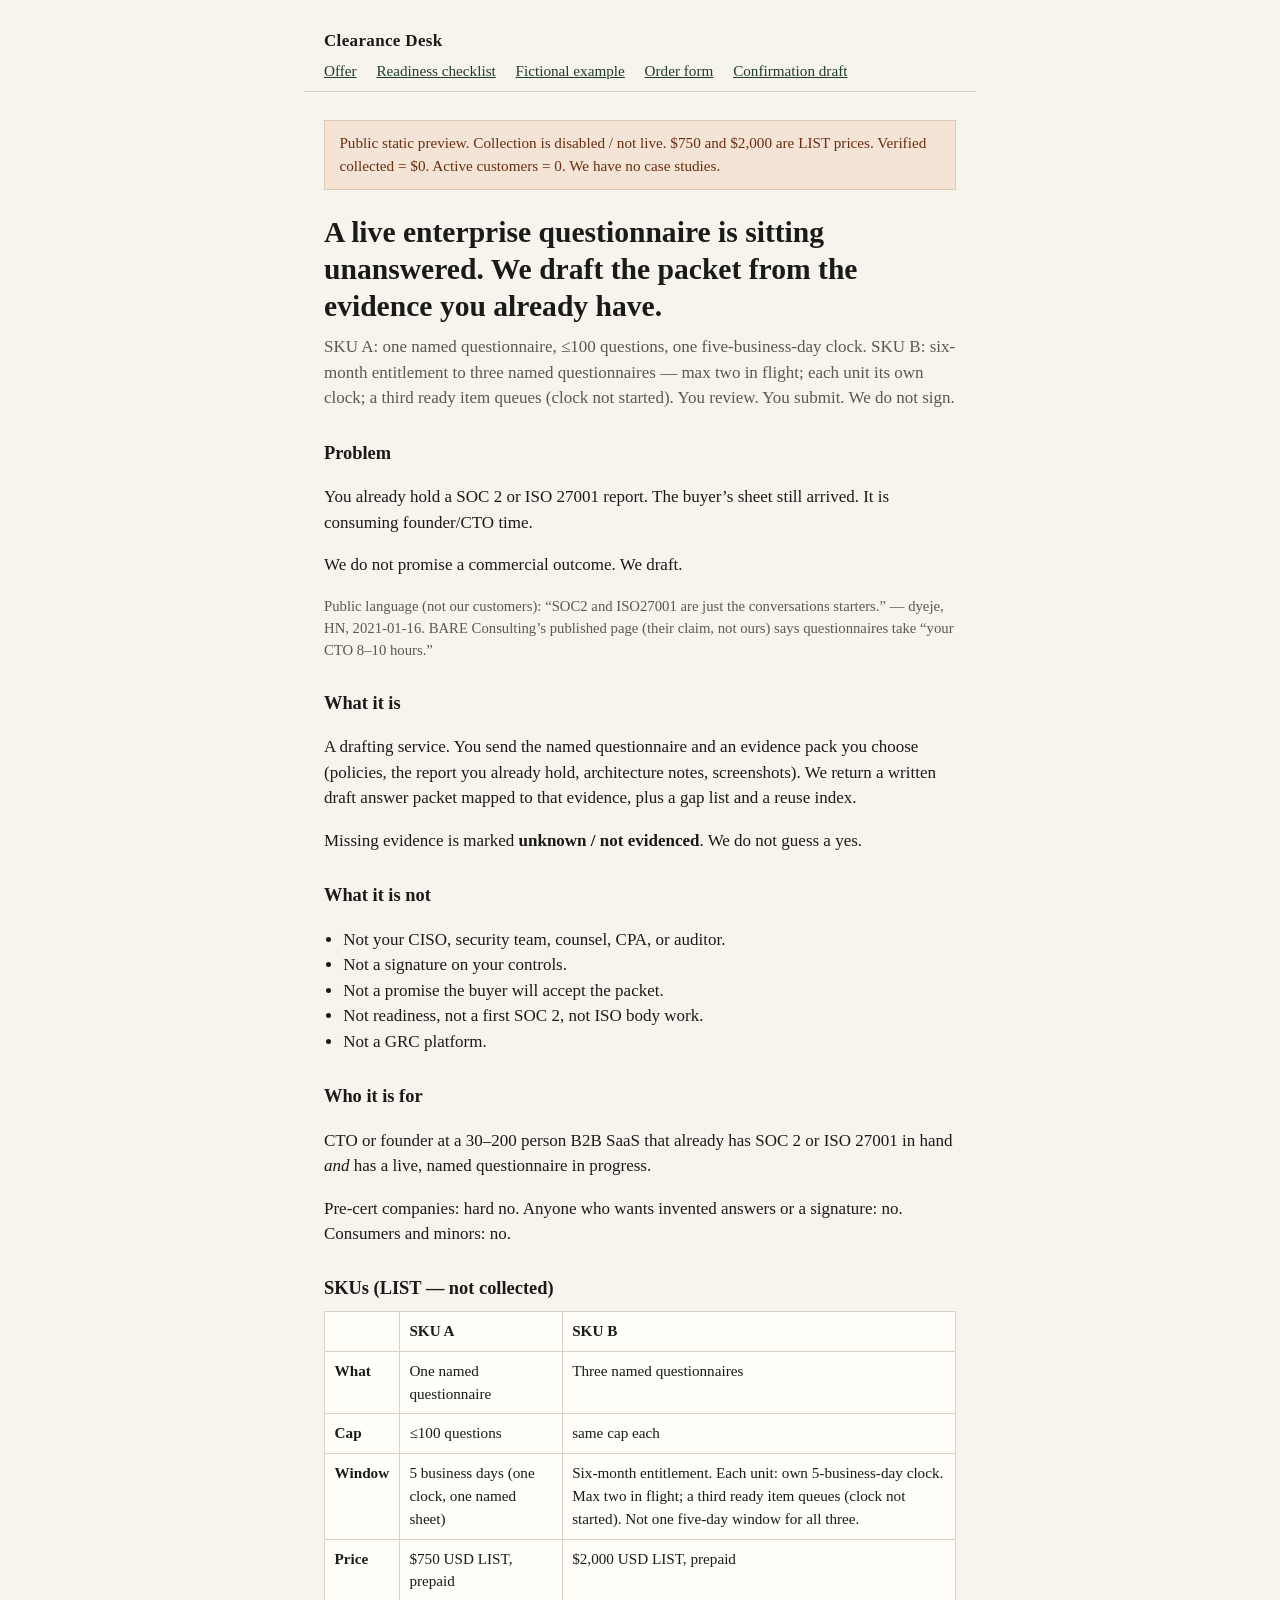
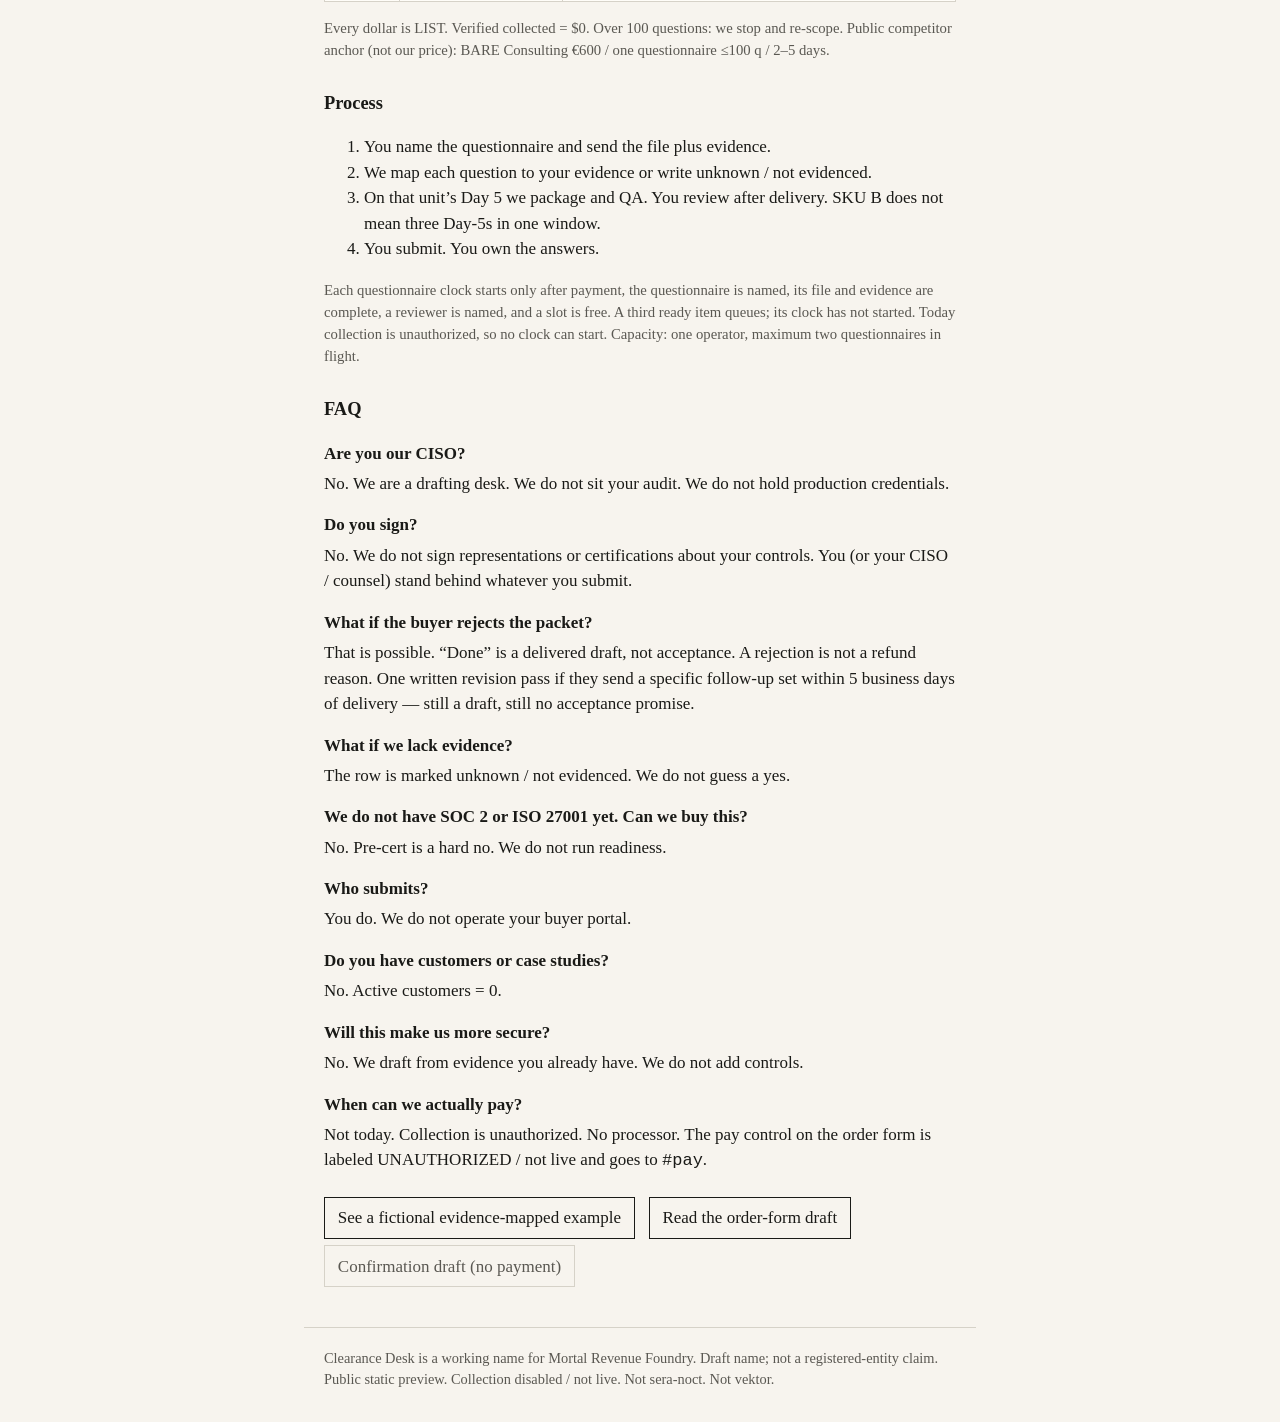
==== index.html @ 3d7e5a8d "Publish fictional questionnaire response example" ====
<!DOCTYPE html>
<!-- lock: eco2 2026-08-25 -->
<html lang="en">
<head>
  <meta charset="utf-8">
  <meta name="viewport" content="width=device-width, initial-scale=1">
  <title>Clearance Desk — draft questionnaire packet</title>
  <link rel="stylesheet" href="styles.css">
</head>
<body>
  <header>
    <div class="brand">Clearance Desk</div>
    <nav>
      <a href="index.html">Offer</a>
      <a href="readiness.html">Readiness checklist</a>
      <a href="example.html">Fictional example</a>
      <a href="checkout.html">Order form</a>
      <a href="thanks.html">Confirmation draft</a>
    </nav>
  </header>
  <main>
    <p class="banner">Public static preview. Collection is disabled / not live. $750 and $2,000 are LIST prices. Verified collected = $0. Active customers = 0. We have no case studies.</p>
    <h1>A live enterprise questionnaire is sitting unanswered. We draft the packet from the evidence you already have.</h1>
    <p class="sub">SKU A: one named questionnaire, ≤100 questions, one five-business-day clock. SKU B: six-month entitlement to three named questionnaires — max two in flight; each unit its own clock; a third ready item queues (clock not started). You review. You submit. We do not sign.</p>

    <h2>Problem</h2>
    <p>You already hold a SOC 2 or ISO 27001 report. The buyer’s sheet still arrived. It is consuming founder/CTO time.</p>
    <p>We do not promise a commercial outcome. We draft.</p>
    <p class="note">Public language (not our customers): “SOC2 and ISO27001 are just the conversations starters.” — dyeje, HN, 2021-01-16. BARE Consulting’s published page (their claim, not ours) says questionnaires take “your CTO 8–10 hours.”</p>

    <h2>What it is</h2>
    <p>A drafting service. You send the named questionnaire and an evidence pack you choose (policies, the report you already hold, architecture notes, screenshots). We return a written draft answer packet mapped to that evidence, plus a gap list and a reuse index.</p>
    <p>Missing evidence is marked <strong>unknown / not evidenced</strong>. We do not guess a yes.</p>

    <h2>What it is not</h2>
    <ul>
      <li>Not your CISO, security team, counsel, CPA, or auditor.</li>
      <li>Not a signature on your controls.</li>
      <li>Not a promise the buyer will accept the packet.</li>
      <li>Not readiness, not a first SOC 2, not ISO body work.</li>
      <li>Not a GRC platform.</li>
    </ul>

    <h2>Who it is for</h2>
    <p>CTO or founder at a 30–200 person B2B SaaS that already has SOC 2 or ISO 27001 in hand <em>and</em> has a live, named questionnaire in progress.</p>
    <p>Pre-cert companies: hard no. Anyone who wants invented answers or a signature: no. Consumers and minors: no.</p>

    <h2>SKUs (LIST — not collected)</h2>
    <table class="sku">
      <thead><tr><th></th><th>SKU A</th><th>SKU B</th></tr></thead>
      <tbody>
        <tr><th>What</th><td>One named questionnaire</td><td>Three named questionnaires</td></tr>
        <tr><th>Cap</th><td>≤100 questions</td><td>same cap each</td></tr>
        <tr><th>Window</th><td>5 business days (one clock, one named sheet)</td><td>Six-month entitlement. Each unit: own 5-business-day clock. Max two in flight; a third ready item queues (clock not started). Not one five-day window for all three.</td></tr>
        <tr><th>Price</th><td>$750 USD LIST, prepaid</td><td>$2,000 USD LIST, prepaid</td></tr>
      </tbody>
    </table>
    <p class="note">Every dollar is LIST. Verified collected = $0. Over 100 questions: we stop and re-scope. Public competitor anchor (not our price): BARE Consulting €600 / one questionnaire ≤100 q / 2–5 days.</p>

    <h2>Process</h2>
    <ol>
      <li>You name the questionnaire and send the file plus evidence.</li>
      <li>We map each question to your evidence or write unknown / not evidenced.</li>
      <li>On that unit’s Day 5 we package and QA. You review after delivery. SKU B does not mean three Day-5s in one window.</li>
      <li>You submit. You own the answers.</li>
    </ol>
    <p class="note">Each questionnaire clock starts only after payment, the questionnaire is named, its file and evidence are complete, a reviewer is named, and a slot is free. A third ready item queues; its clock has not started. Today collection is unauthorized, so no clock can start. Capacity: one operator, maximum two questionnaires in flight.</p>

    <h2>FAQ</h2>
    <dl class="faq">
      <dt>Are you our CISO?</dt>
      <dd>No. We are a drafting desk. We do not sit your audit. We do not hold production credentials.</dd>
      <dt>Do you sign?</dt>
      <dd>No. We do not sign representations or certifications about your controls. You (or your CISO / counsel) stand behind whatever you submit.</dd>
      <dt>What if the buyer rejects the packet?</dt>
      <dd>That is possible. “Done” is a delivered draft, not acceptance. A rejection is not a refund reason. One written revision pass if they send a specific follow-up set within 5 business days of delivery — still a draft, still no acceptance promise.</dd>
      <dt>What if we lack evidence?</dt>
      <dd>The row is marked unknown / not evidenced. We do not guess a yes.</dd>
      <dt>We do not have SOC 2 or ISO 27001 yet. Can we buy this?</dt>
      <dd>No. Pre-cert is a hard no. We do not run readiness.</dd>
      <dt>Who submits?</dt>
      <dd>You do. We do not operate your buyer portal.</dd>
      <dt>Do you have customers or case studies?</dt>
      <dd>No. Active customers = 0.</dd>
      <dt>Will this make us more secure?</dt>
      <dd>No. We draft from evidence you already have. We do not add controls.</dd>
      <dt>When can we actually pay?</dt>
      <dd>Not today. Collection is unauthorized. No processor. The pay control on the order form is labeled UNAUTHORIZED / not live and goes to <code>#pay</code>.</dd>
    </dl>

    <p>
      <a class="cta" href="example.html">See a fictional evidence-mapped example</a>
      <a class="cta" href="checkout.html">Read the order-form draft</a>
      <a class="cta ghost" href="thanks.html">Confirmation draft (no payment)</a>
    </p>
  </main>
  <footer>
    Clearance Desk is a working name for Mortal Revenue Foundry. Draft name; not a registered-entity claim.
    Public static preview. Collection disabled / not live. Not sera-noct. Not vektor.
  </footer>
</body>
</html>
---- styles.css ----
/* lock: eco2 2026-08-25 */
:root {
  --ink: #1a1a17;
  --muted: #5a5852;
  --line: #d6d2c8;
  --paper: #f7f4ee;
  --card: #fffdf8;
  --warn: #6b2d12;
  --warn-bg: #f3e4d6;
  --accent: #1f3d2b;
}
* { box-sizing: border-box; }
html, body { margin: 0; padding: 0; }
body {
  font: 17px/1.5 "Iowan Old Style", "Palatino Linotype", Palatino, Georgia, serif;
  color: var(--ink);
  background: var(--paper);
}
a { color: var(--accent); }
header, main, footer { max-width: 42rem; margin: 0 auto; padding: 0 1.25rem; }
header { padding-top: 1.75rem; padding-bottom: 0.5rem; border-bottom: 1px solid var(--line); margin-bottom: 1.75rem; }
header .brand { font-weight: 700; letter-spacing: 0.02em; }
header nav { margin-top: 0.4rem; font-size: 0.95rem; }
header nav a { margin-right: 1rem; }
.banner {
  background: var(--warn-bg);
  color: var(--warn);
  border: 1px solid #e0c7b0;
  padding: 0.7rem 0.9rem;
  margin: 0 0 1.5rem;
  font-size: 0.95rem;
}
h1 { font-size: 1.85rem; line-height: 1.25; margin: 0 0 0.6rem; }
h2 { font-size: 1.15rem; margin: 1.8rem 0 0.5rem; }
.sub { color: var(--muted); margin: 0 0 1.4rem; }
ul { padding-left: 1.2rem; }
.sku {
  width: 100%;
  border-collapse: collapse;
  background: var(--card);
  font-size: 0.95rem;
}
.sku th, .sku td { border: 1px solid var(--line); padding: 0.5rem 0.6rem; text-align: left; vertical-align: top; }
.note { color: var(--muted); font-size: 0.92rem; }
.cta { display: inline-block; margin: 0.4rem 0.6rem 0 0; padding: 0.45rem 0.8rem; border: 1px solid var(--ink); text-decoration: none; color: var(--ink); }
.cta.ghost { border-color: var(--line); color: var(--muted); }
form label { display: block; margin: 0.85rem 0 0.25rem; font-size: 0.95rem; }
form input, form select, form textarea {
  width: 100%;
  padding: 0.45rem 0.5rem;
  border: 1px solid var(--line);
  background: var(--card);
  font: inherit;
}
.own { display: flex; gap: 0.6rem; align-items: flex-start; margin: 1.1rem 0; }
.own input { width: auto; margin-top: 0.3rem; }
.pay {
  display: inline-block;
  margin-top: 0.8rem;
  padding: 0.55rem 0.9rem;
  border: 1px dashed var(--warn);
  color: var(--warn);
  text-decoration: none;
  background: var(--warn-bg);
}
footer { border-top: 1px solid var(--line); margin-top: 2.5rem; padding: 1.2rem 1.25rem 2rem; color: var(--muted); font-size: 0.9rem; }
.faq dt { font-weight: 700; margin-top: 1rem; }
.faq dd { margin: 0.3rem 0 0; }
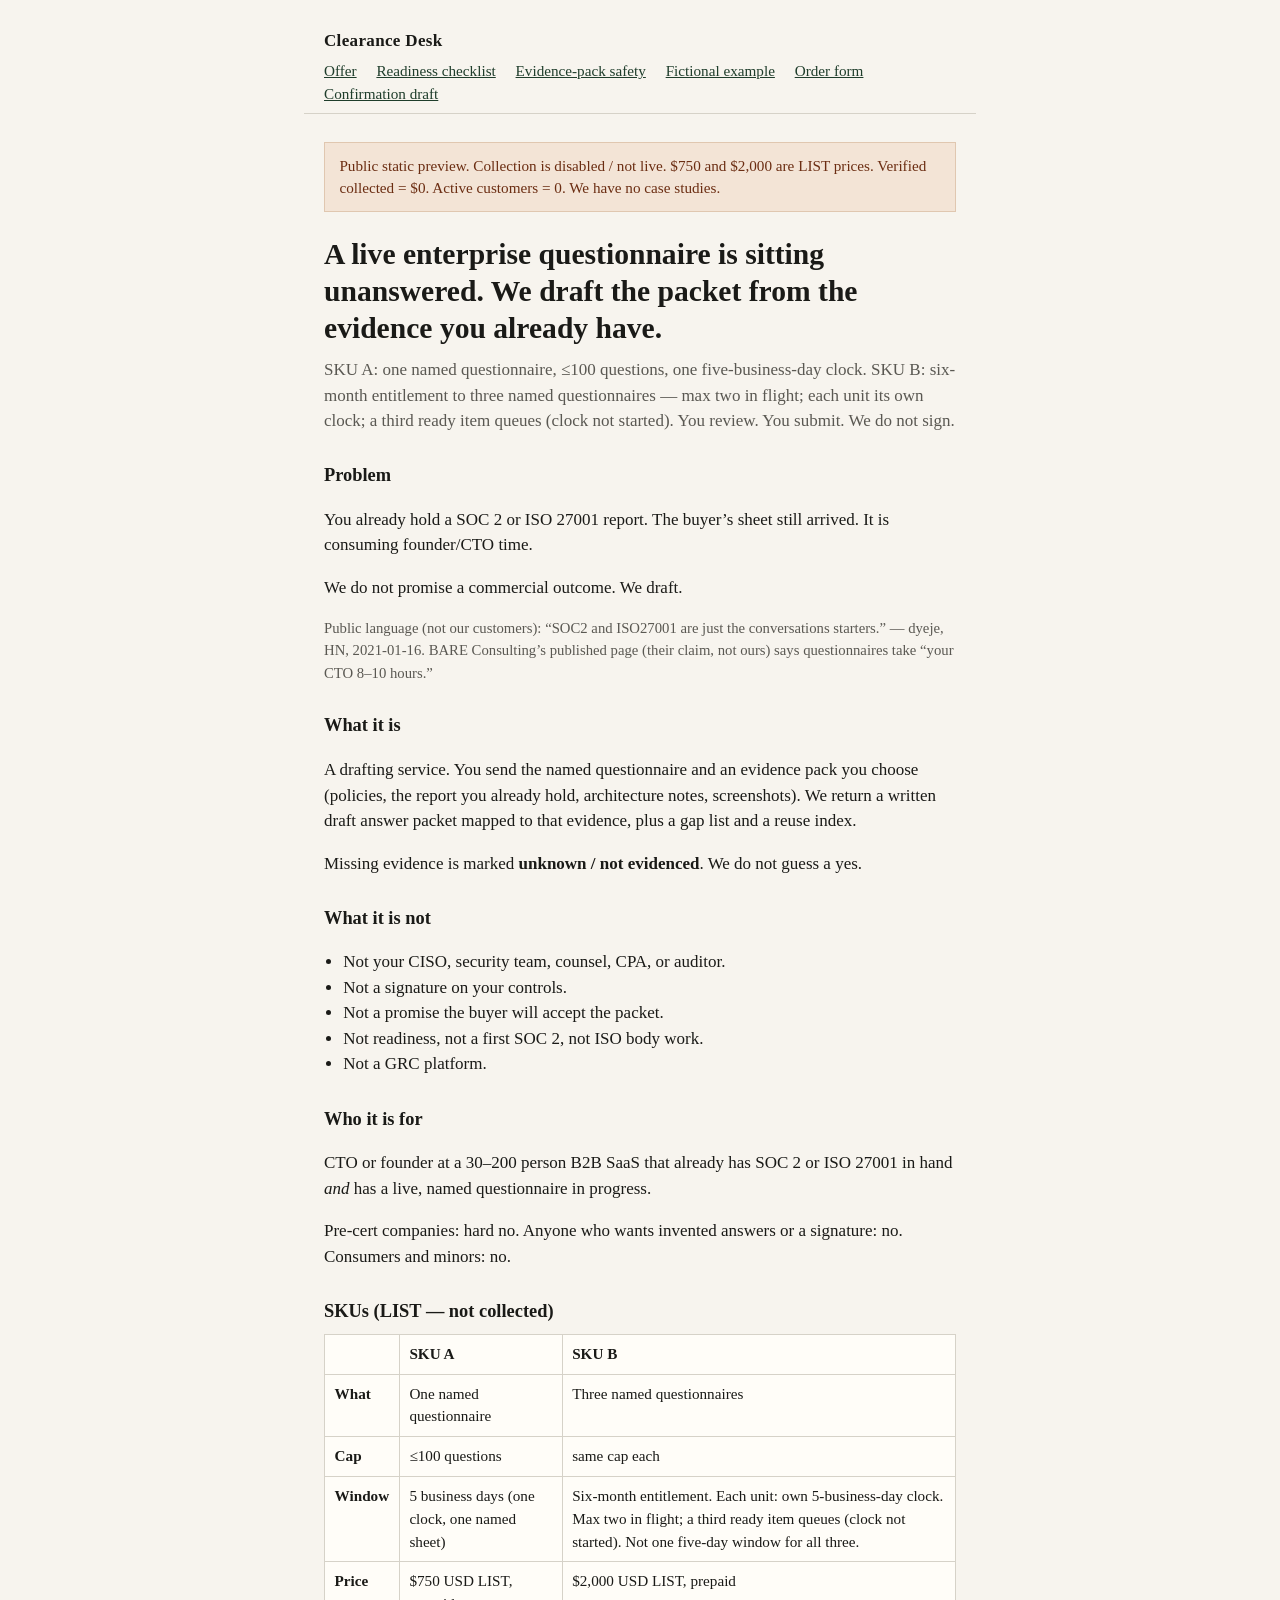
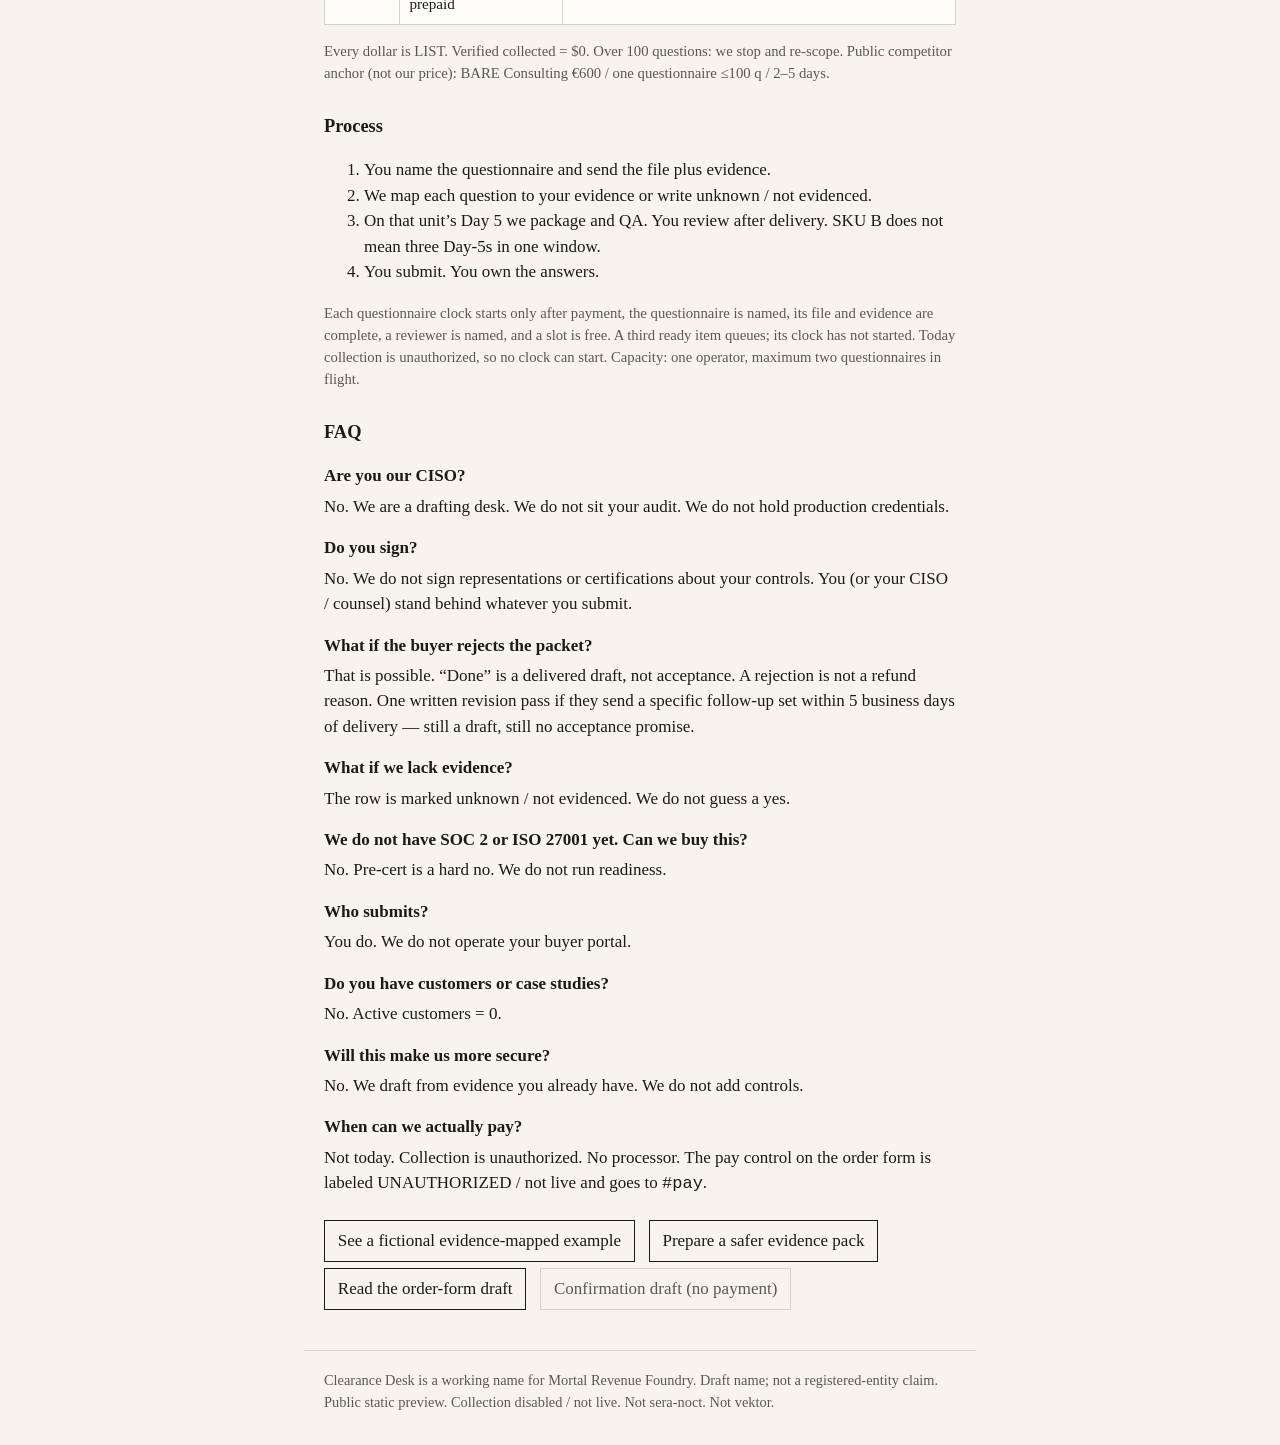
==== commit 14c881f3: "Publish evidence-pack safety checklist" ====
--- a/index.html
+++ b/index.html
@@ -13,6 +13,7 @@
     <nav>
       <a href="index.html">Offer</a>
       <a href="readiness.html">Readiness checklist</a>
+      <a href="evidence-safety.html">Evidence-pack safety</a>
       <a href="example.html">Fictional example</a>
       <a href="checkout.html">Order form</a>
       <a href="thanks.html">Confirmation draft</a>
@@ -90,6 +91,7 @@
 
     <p>
       <a class="cta" href="example.html">See a fictional evidence-mapped example</a>
+      <a class="cta" href="evidence-safety.html">Prepare a safer evidence pack</a>
       <a class="cta" href="checkout.html">Read the order-form draft</a>
       <a class="cta ghost" href="thanks.html">Confirmation draft (no payment)</a>
     </p>
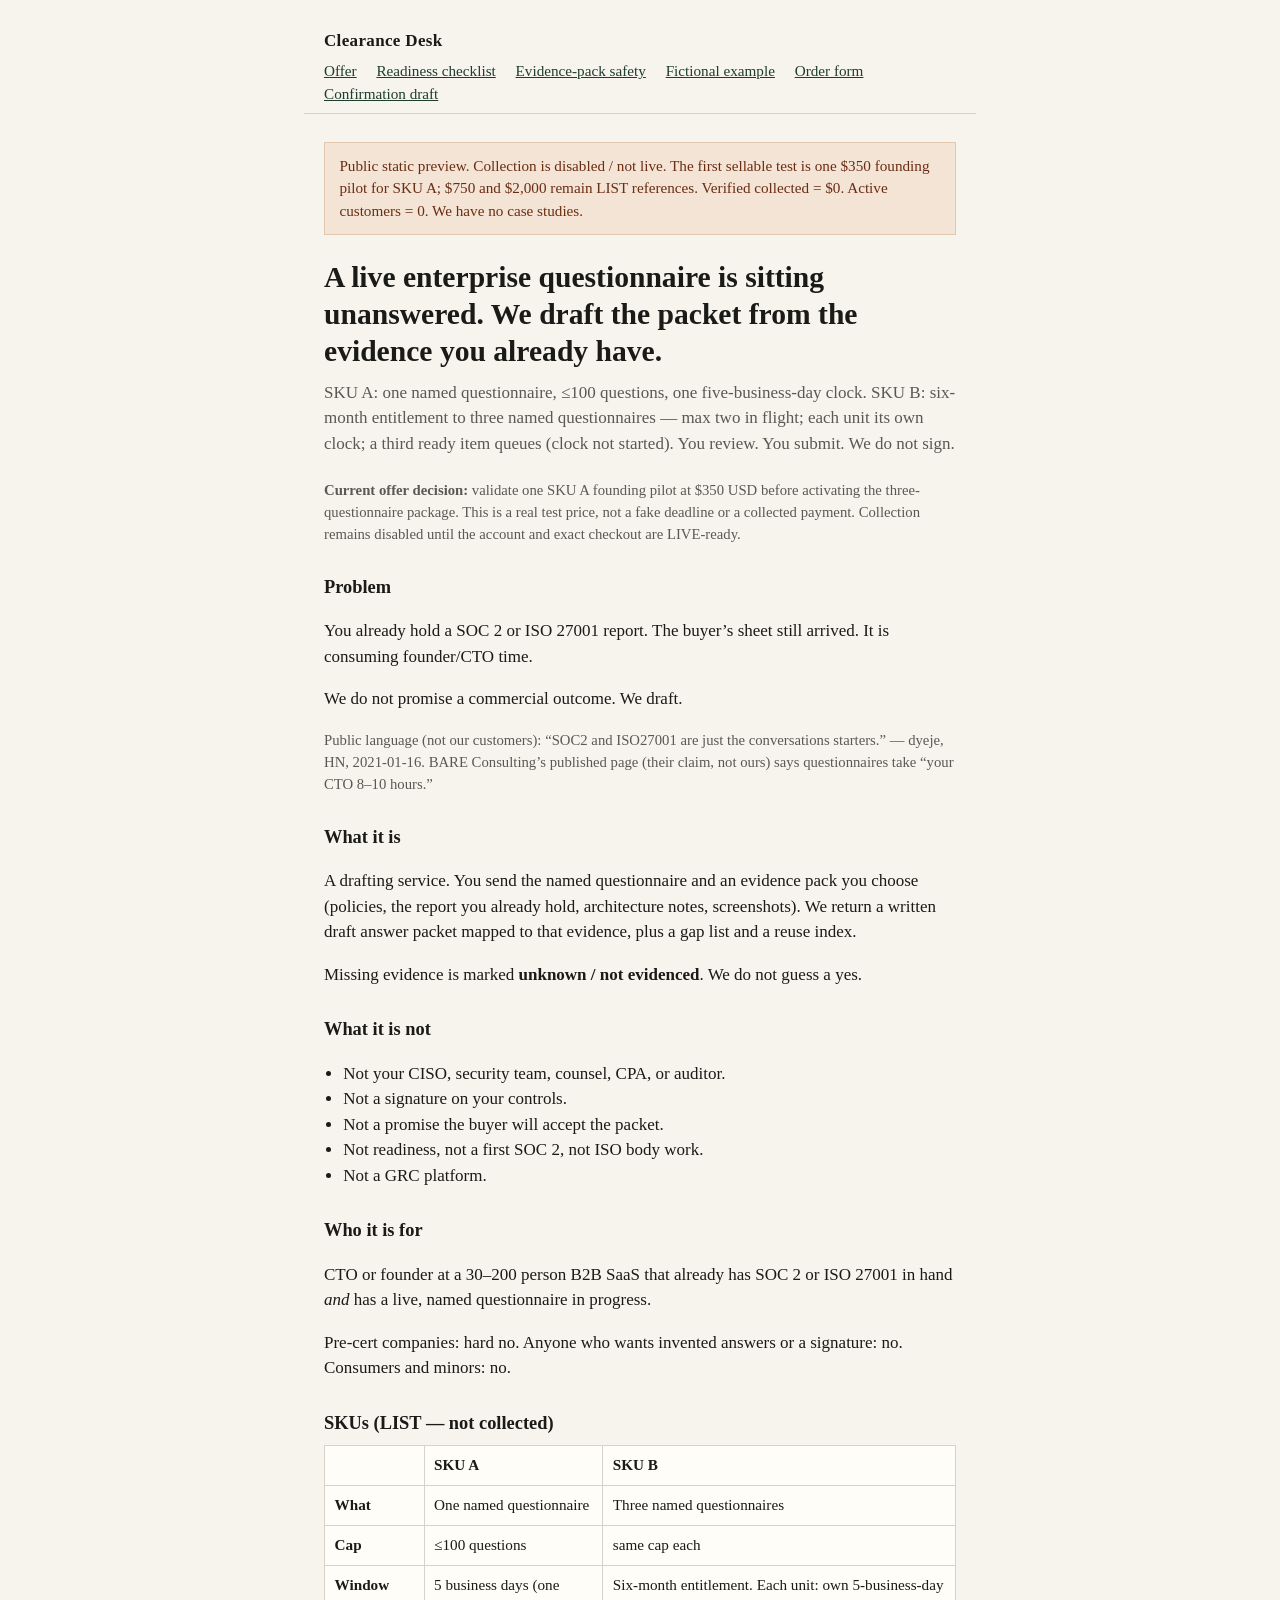
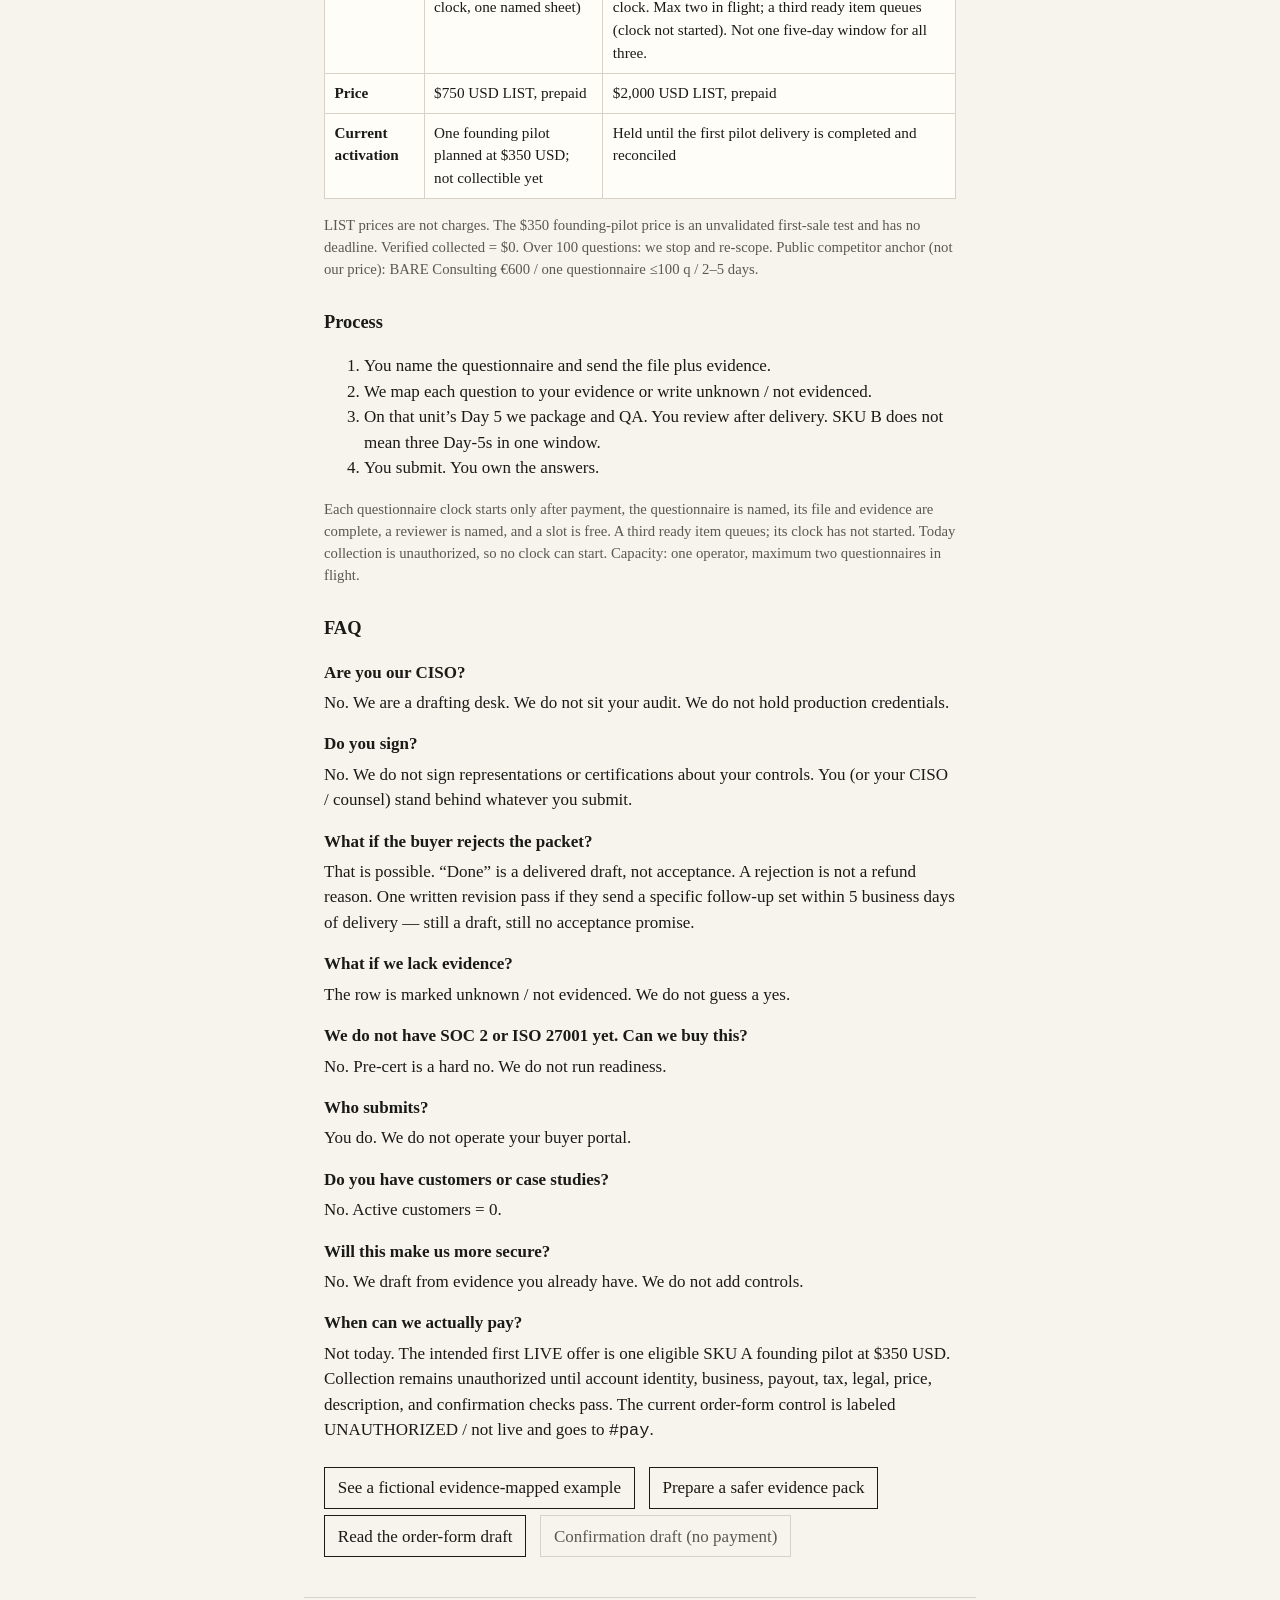
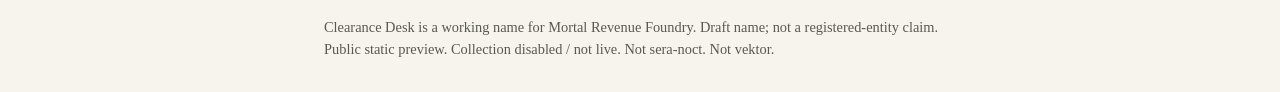
==== commit 024139c3: "Test one Clearance Desk founding pilot" ====
--- a/index.html
+++ b/index.html
@@ -4,6 +4,8 @@
 <head>
   <meta charset="utf-8">
   <meta name="viewport" content="width=device-width, initial-scale=1">
+  <meta name="description" content="Evidence-mapped security questionnaire drafting for one or three named questionnaires; public preview with collection disabled.">
+  <meta name="robots" content="index,follow">
   <title>Clearance Desk — draft questionnaire packet</title>
   <link rel="stylesheet" href="styles.css">
 </head>
@@ -20,9 +22,10 @@
     </nav>
   </header>
   <main>
-    <p class="banner">Public static preview. Collection is disabled / not live. $750 and $2,000 are LIST prices. Verified collected = $0. Active customers = 0. We have no case studies.</p>
+    <p class="banner">Public static preview. Collection is disabled / not live. The first sellable test is one $350 founding pilot for SKU A; $750 and $2,000 remain LIST references. Verified collected = $0. Active customers = 0. We have no case studies.</p>
     <h1>A live enterprise questionnaire is sitting unanswered. We draft the packet from the evidence you already have.</h1>
     <p class="sub">SKU A: one named questionnaire, ≤100 questions, one five-business-day clock. SKU B: six-month entitlement to three named questionnaires — max two in flight; each unit its own clock; a third ready item queues (clock not started). You review. You submit. We do not sign.</p>
+    <p class="note"><strong>Current offer decision:</strong> validate one SKU A founding pilot at $350 USD before activating the three-questionnaire package. This is a real test price, not a fake deadline or a collected payment. Collection remains disabled until the account and exact checkout are LIVE-ready.</p>
 
     <h2>Problem</h2>
     <p>You already hold a SOC 2 or ISO 27001 report. The buyer’s sheet still arrived. It is consuming founder/CTO time.</p>
@@ -54,9 +57,10 @@
         <tr><th>Cap</th><td>≤100 questions</td><td>same cap each</td></tr>
         <tr><th>Window</th><td>5 business days (one clock, one named sheet)</td><td>Six-month entitlement. Each unit: own 5-business-day clock. Max two in flight; a third ready item queues (clock not started). Not one five-day window for all three.</td></tr>
         <tr><th>Price</th><td>$750 USD LIST, prepaid</td><td>$2,000 USD LIST, prepaid</td></tr>
+        <tr><th>Current activation</th><td>One founding pilot planned at $350 USD; not collectible yet</td><td>Held until the first pilot delivery is completed and reconciled</td></tr>
       </tbody>
     </table>
-    <p class="note">Every dollar is LIST. Verified collected = $0. Over 100 questions: we stop and re-scope. Public competitor anchor (not our price): BARE Consulting €600 / one questionnaire ≤100 q / 2–5 days.</p>
+    <p class="note">LIST prices are not charges. The $350 founding-pilot price is an unvalidated first-sale test and has no deadline. Verified collected = $0. Over 100 questions: we stop and re-scope. Public competitor anchor (not our price): BARE Consulting €600 / one questionnaire ≤100 q / 2–5 days.</p>
 
     <h2>Process</h2>
     <ol>
@@ -86,7 +90,7 @@
       <dt>Will this make us more secure?</dt>
       <dd>No. We draft from evidence you already have. We do not add controls.</dd>
       <dt>When can we actually pay?</dt>
-      <dd>Not today. Collection is unauthorized. No processor. The pay control on the order form is labeled UNAUTHORIZED / not live and goes to <code>#pay</code>.</dd>
+      <dd>Not today. The intended first LIVE offer is one eligible SKU A founding pilot at $350 USD. Collection remains unauthorized until account identity, business, payout, tax, legal, price, description, and confirmation checks pass. The current order-form control is labeled UNAUTHORIZED / not live and goes to <code>#pay</code>.</dd>
     </dl>
 
     <p>
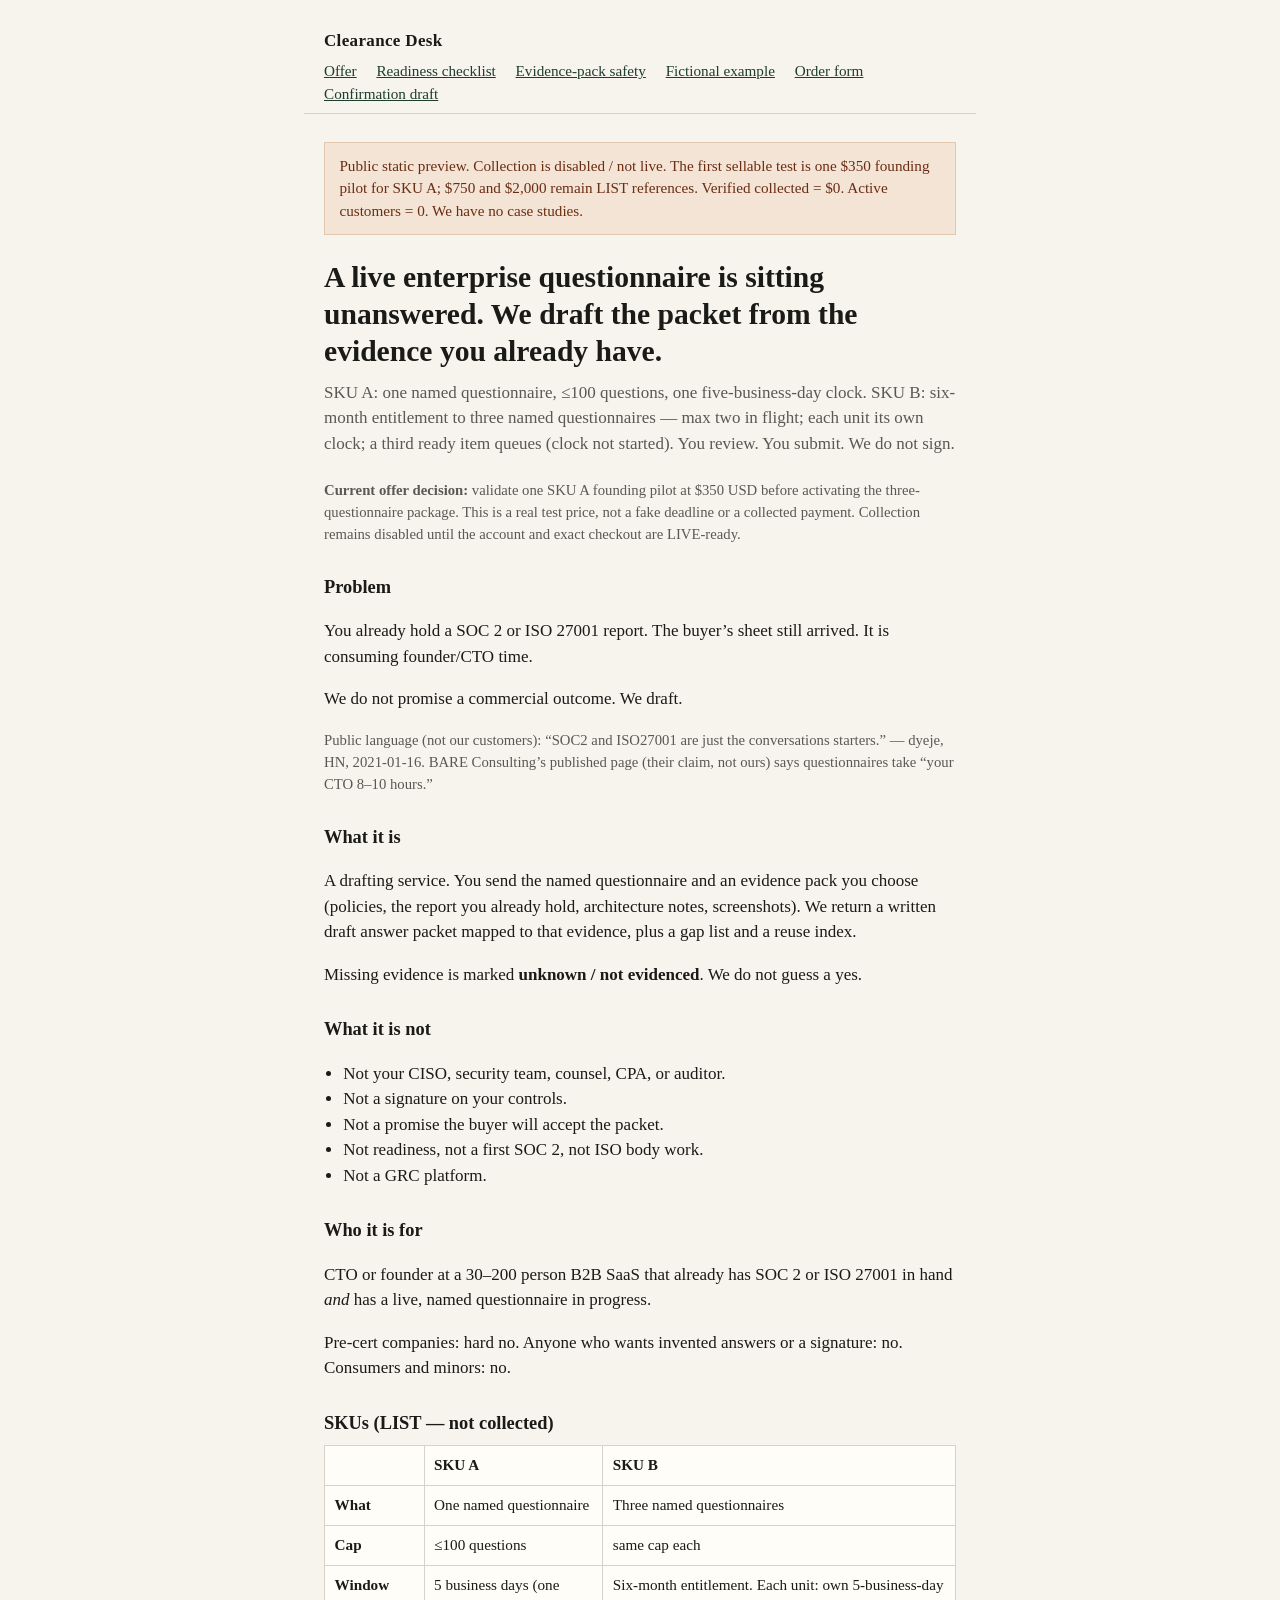
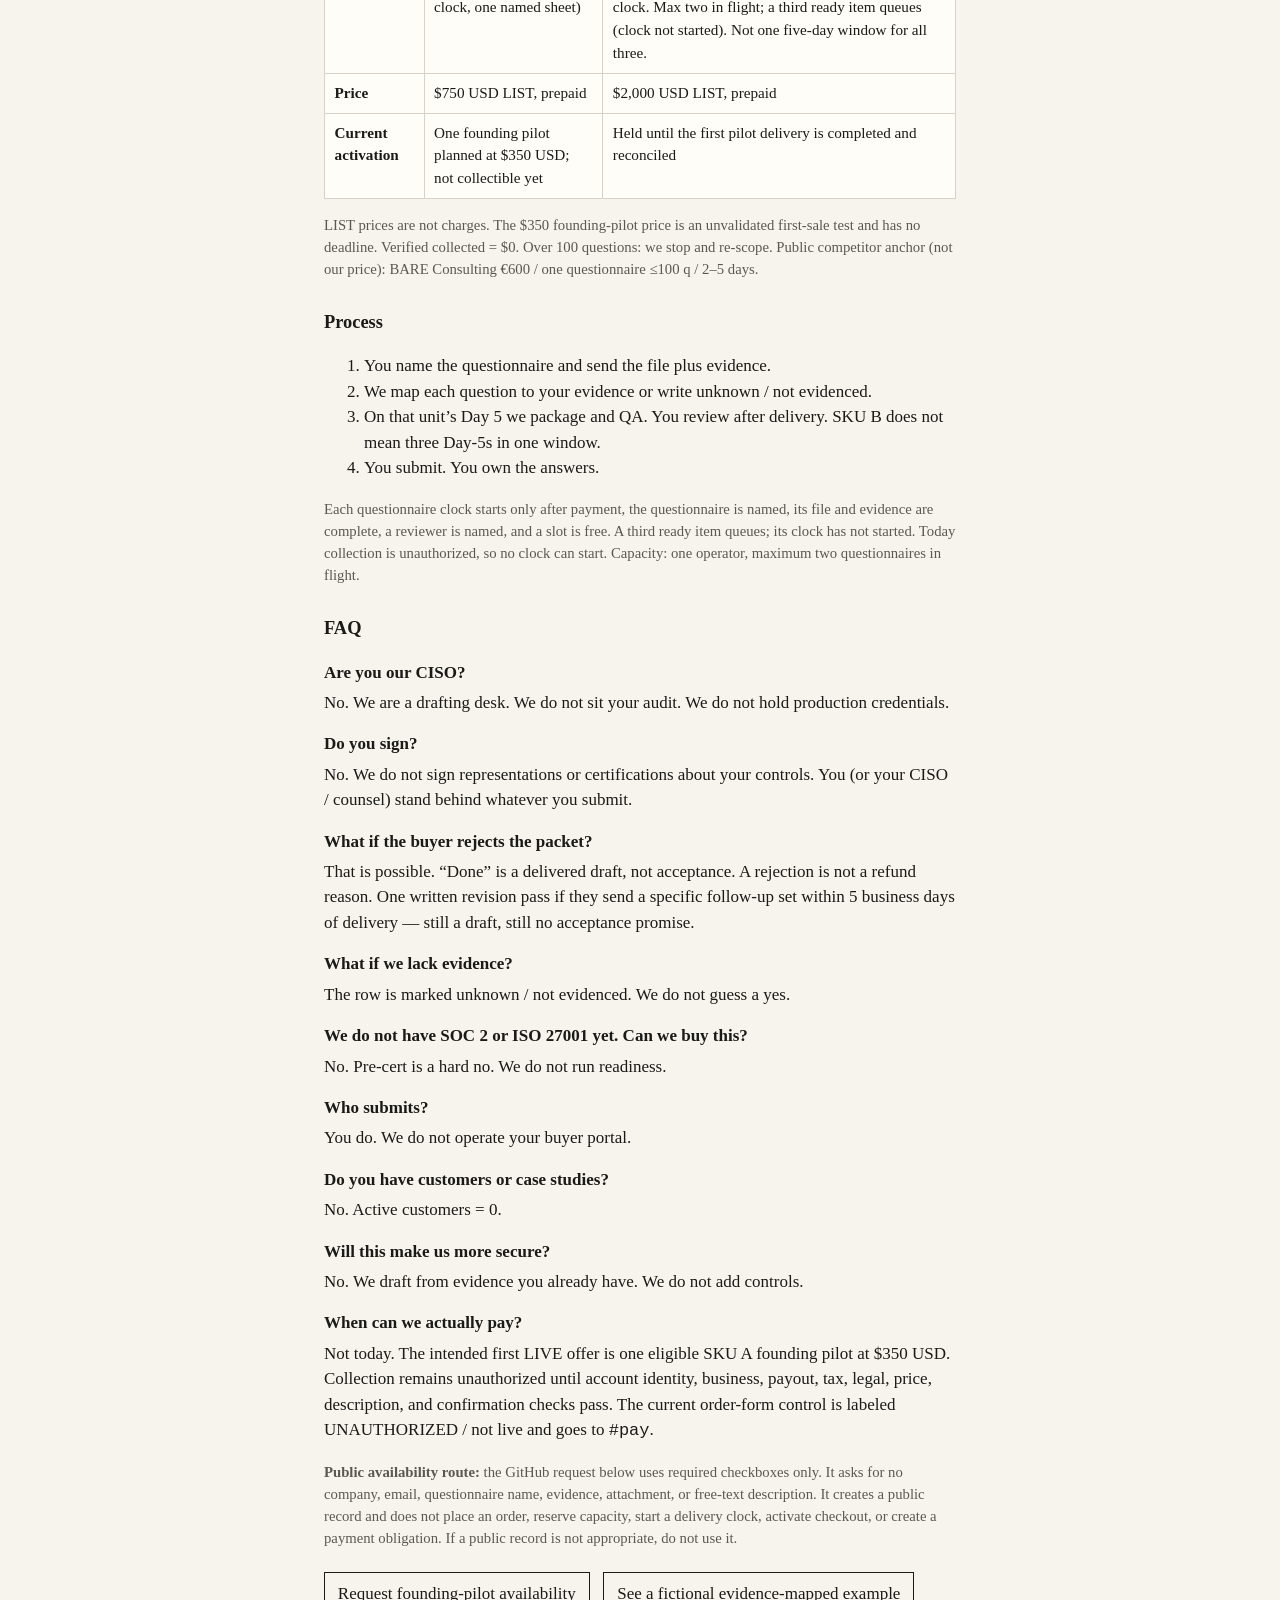
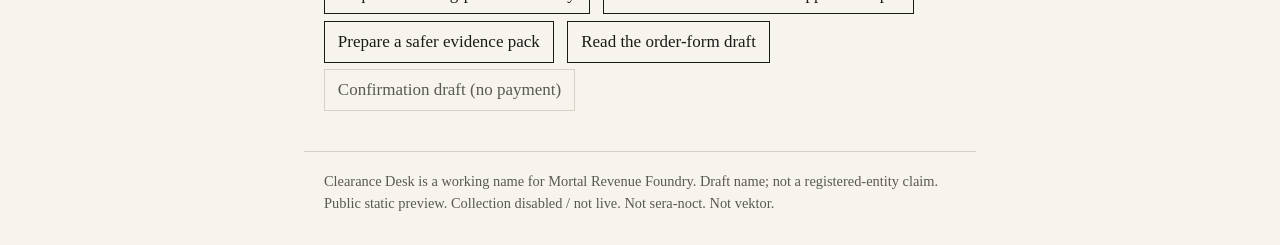
==== commit f4171b8b: "Add public founding pilot interest route" ====
--- a/index.html
+++ b/index.html
@@ -93,7 +93,9 @@
       <dd>Not today. The intended first LIVE offer is one eligible SKU A founding pilot at $350 USD. Collection remains unauthorized until account identity, business, payout, tax, legal, price, description, and confirmation checks pass. The current order-form control is labeled UNAUTHORIZED / not live and goes to <code>#pay</code>.</dd>
     </dl>
 
+    <p class="note"><strong>Public availability route:</strong> the GitHub request below uses required checkboxes only. It asks for no company, email, questionnaire name, evidence, attachment, or free-text description. It creates a public record and does not place an order, reserve capacity, start a delivery clock, activate checkout, or create a payment obligation. If a public record is not appropriate, do not use it.</p>
     <p>
+      <a class="cta" href="https://github.com/nova-digital-jig/clearance-desk/issues/new?template=founding-pilot-interest.yml">Request founding-pilot availability</a>
       <a class="cta" href="example.html">See a fictional evidence-mapped example</a>
       <a class="cta" href="evidence-safety.html">Prepare a safer evidence pack</a>
       <a class="cta" href="checkout.html">Read the order-form draft</a>
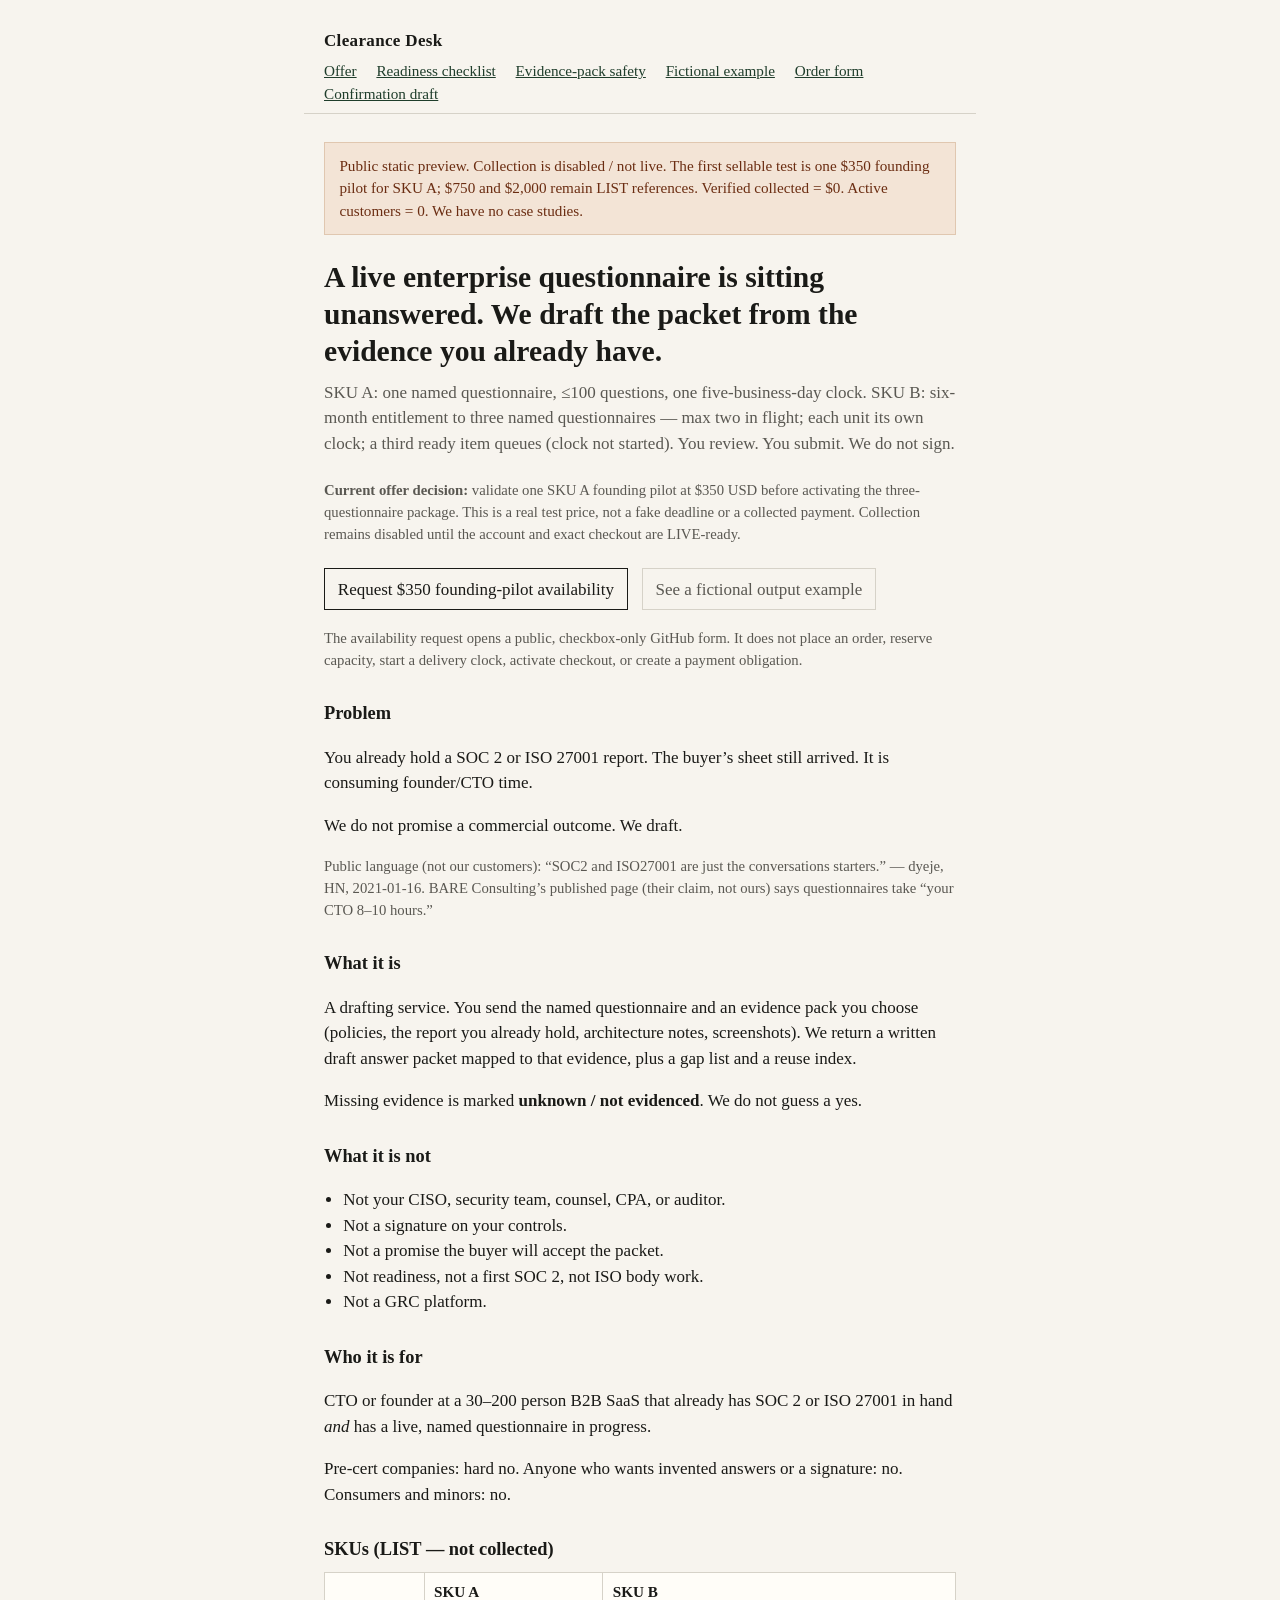
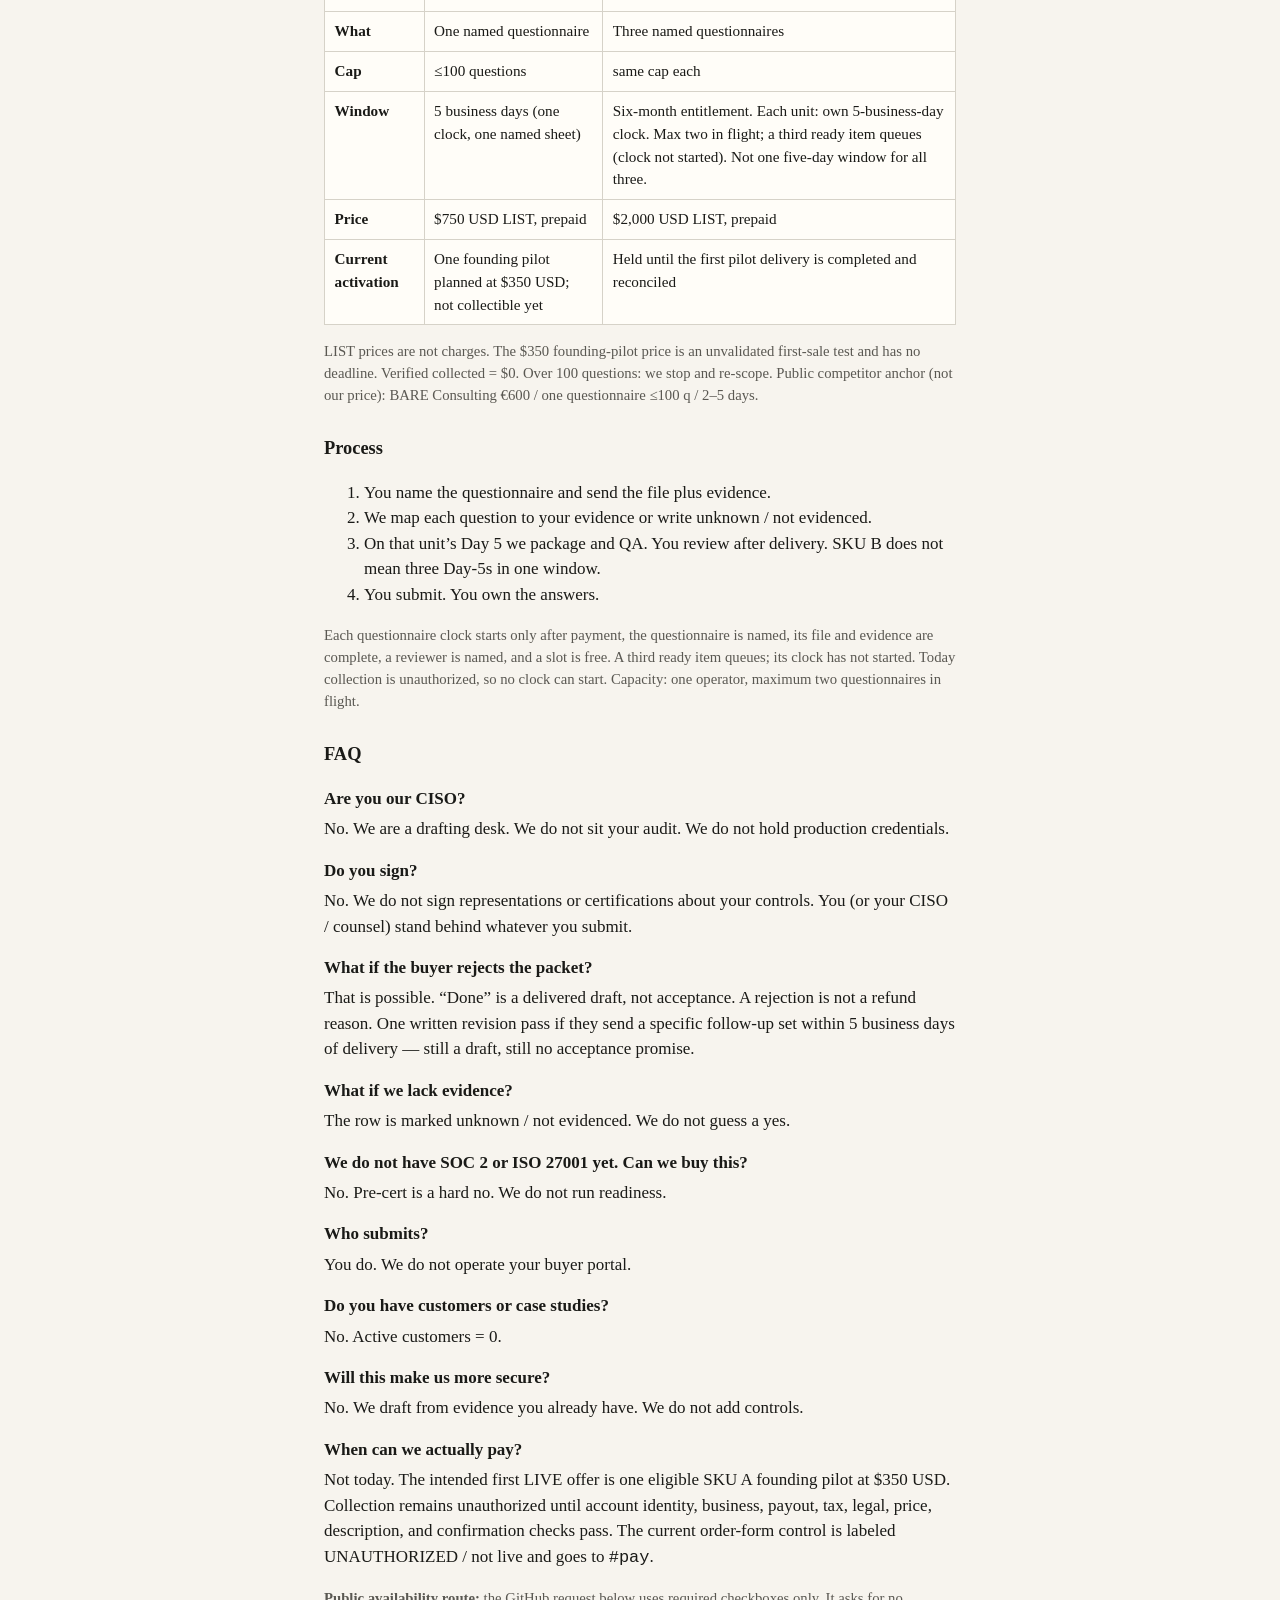
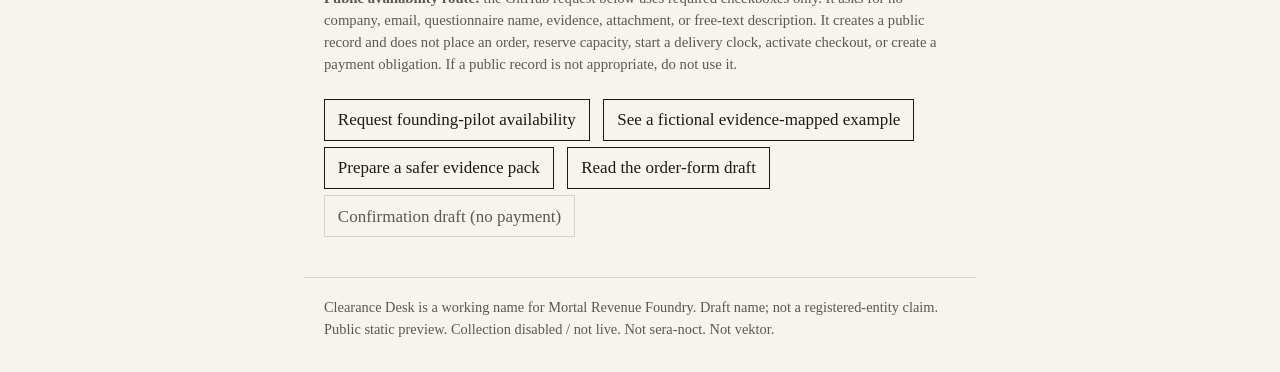
==== commit 8fc338f0: "Expose pilot availability above the fold" ====
--- a/index.html
+++ b/index.html
@@ -6,6 +6,14 @@
   <meta name="viewport" content="width=device-width, initial-scale=1">
   <meta name="description" content="Evidence-mapped security questionnaire drafting for one or three named questionnaires; public preview with collection disabled.">
   <meta name="robots" content="index,follow">
+  <link rel="canonical" href="https://nova-digital-jig.github.io/clearance-desk/">
+  <meta property="og:type" content="website">
+  <meta property="og:url" content="https://nova-digital-jig.github.io/clearance-desk/">
+  <meta property="og:title" content="Clearance Desk — draft questionnaire packet">
+  <meta property="og:description" content="Evidence-mapped security questionnaire drafting for one or three named questionnaires; public preview with collection disabled.">
+  <meta name="twitter:card" content="summary">
+  <meta name="twitter:title" content="Clearance Desk — draft questionnaire packet">
+  <meta name="twitter:description" content="Evidence-mapped security questionnaire drafting for one or three named questionnaires; public preview with collection disabled.">
   <title>Clearance Desk — draft questionnaire packet</title>
   <link rel="stylesheet" href="styles.css">
 </head>
@@ -26,6 +34,13 @@
     <h1>A live enterprise questionnaire is sitting unanswered. We draft the packet from the evidence you already have.</h1>
     <p class="sub">SKU A: one named questionnaire, ≤100 questions, one five-business-day clock. SKU B: six-month entitlement to three named questionnaires — max two in flight; each unit its own clock; a third ready item queues (clock not started). You review. You submit. We do not sign.</p>
     <p class="note"><strong>Current offer decision:</strong> validate one SKU A founding pilot at $350 USD before activating the three-questionnaire package. This is a real test price, not a fake deadline or a collected payment. Collection remains disabled until the account and exact checkout are LIVE-ready.</p>
+    <p>
+      <a class="cta" href="https://github.com/nova-digital-jig/clearance-desk/issues/new?template=founding-pilot-interest.yml">Request $350 founding-pilot availability</a>
+      <a class="cta ghost" href="example.html">See a fictional output example</a>
+    </p>
+    <p class="note">The availability request opens a public, checkbox-only
+      GitHub form. It does not place an order, reserve capacity, start a delivery
+      clock, activate checkout, or create a payment obligation.</p>
 
     <h2>Problem</h2>
     <p>You already hold a SOC 2 or ISO 27001 report. The buyer’s sheet still arrived. It is consuming founder/CTO time.</p>
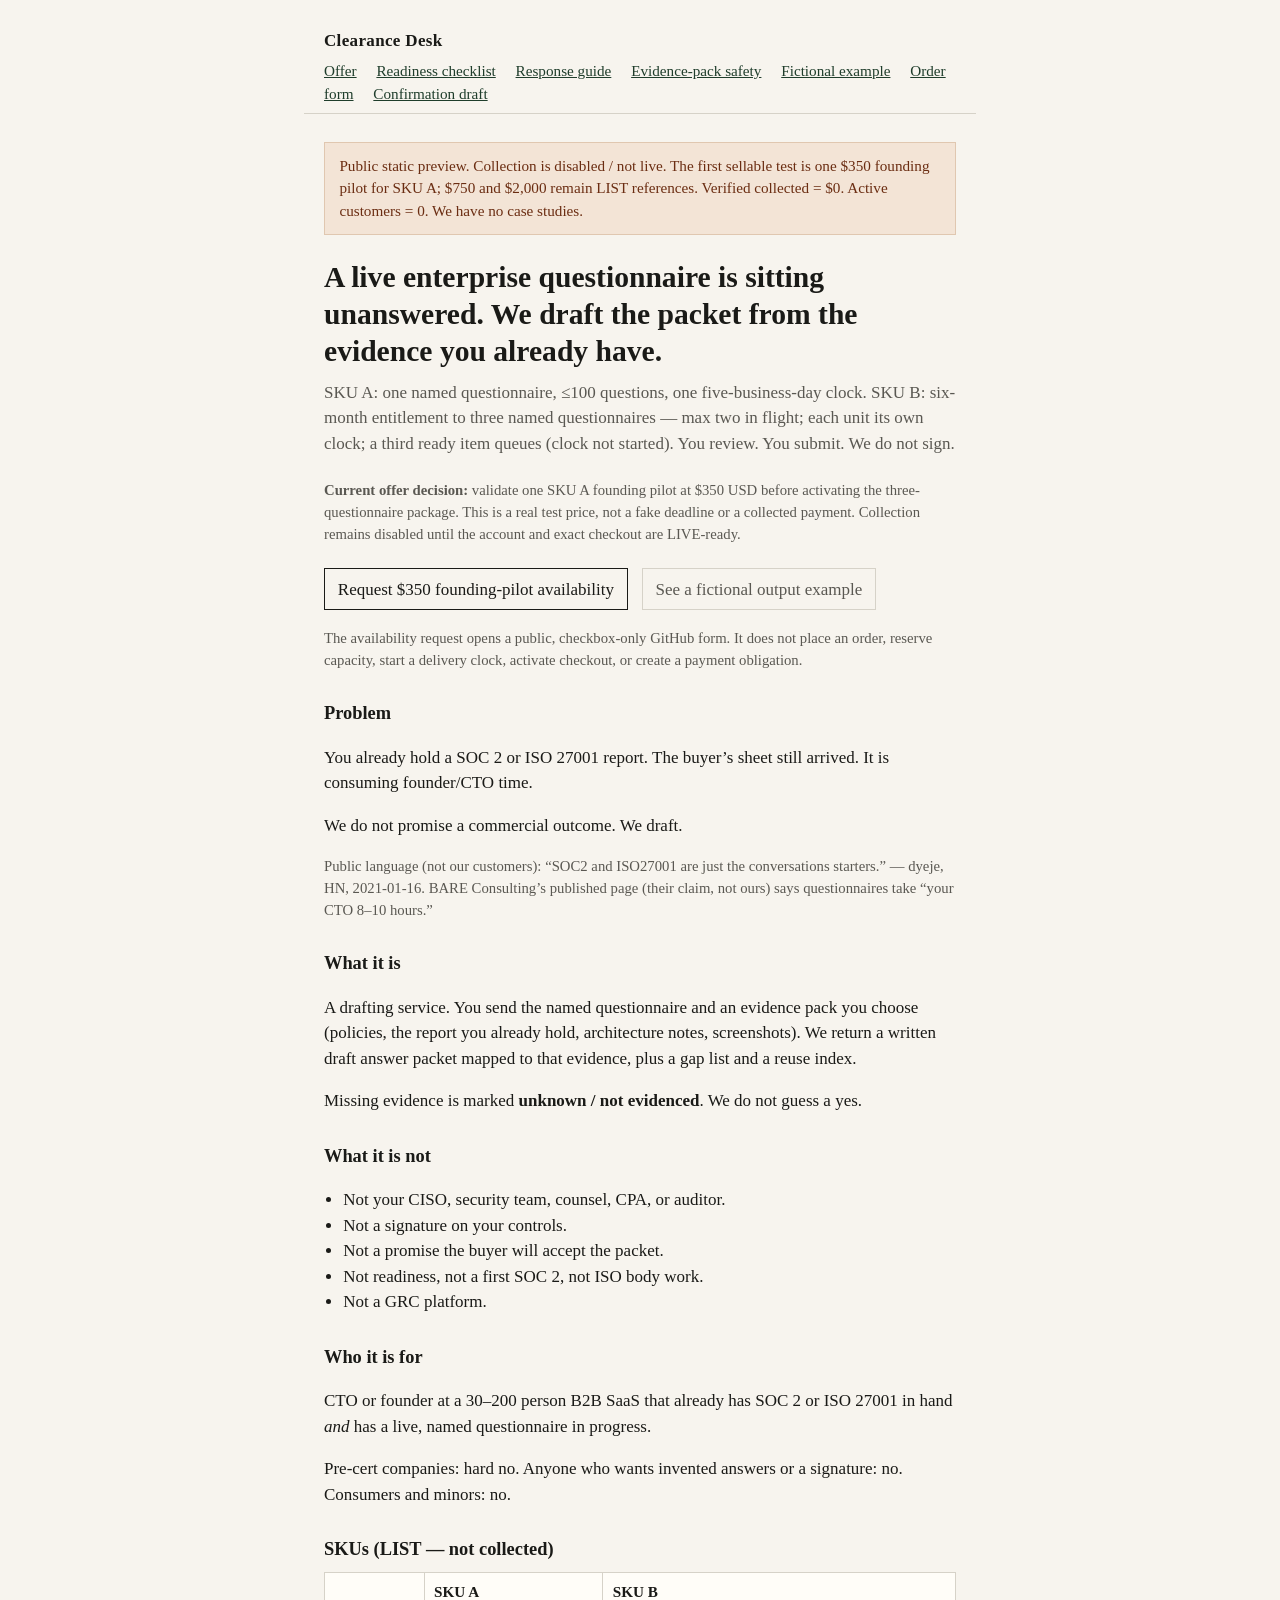
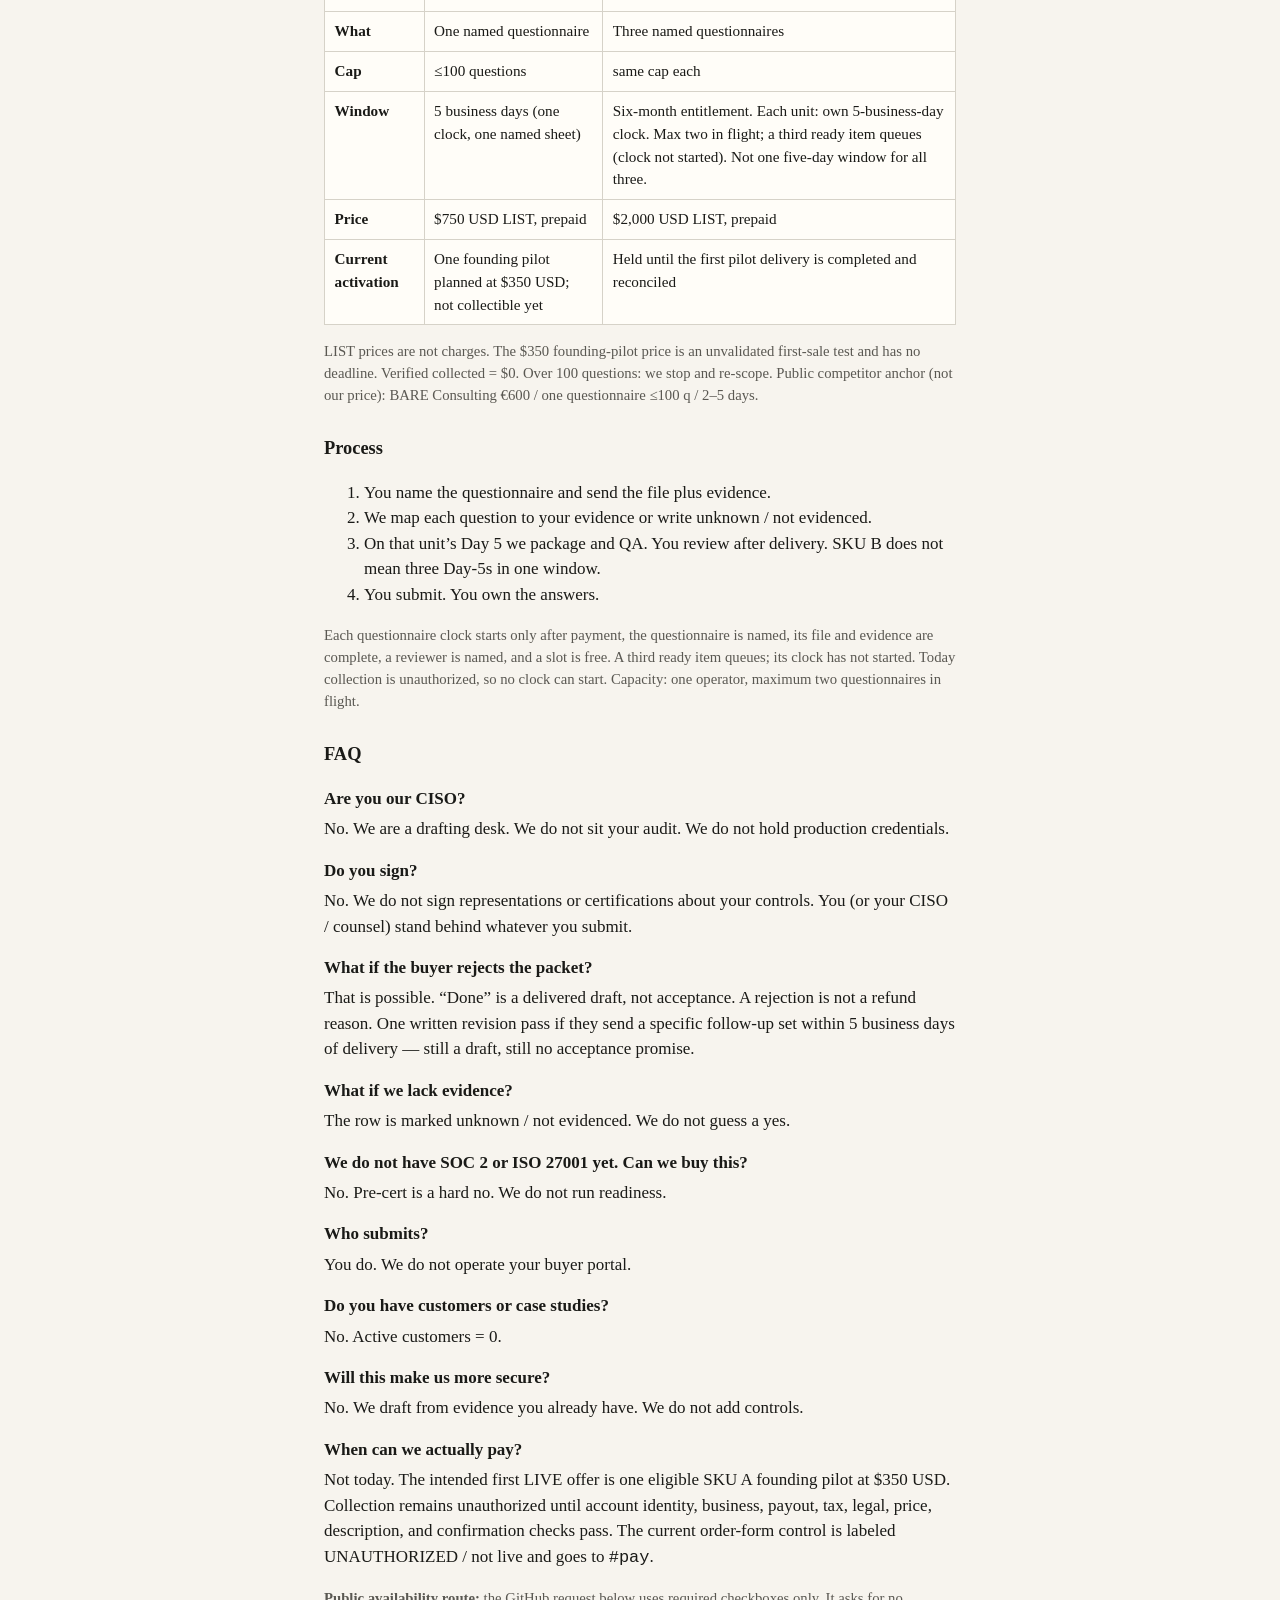
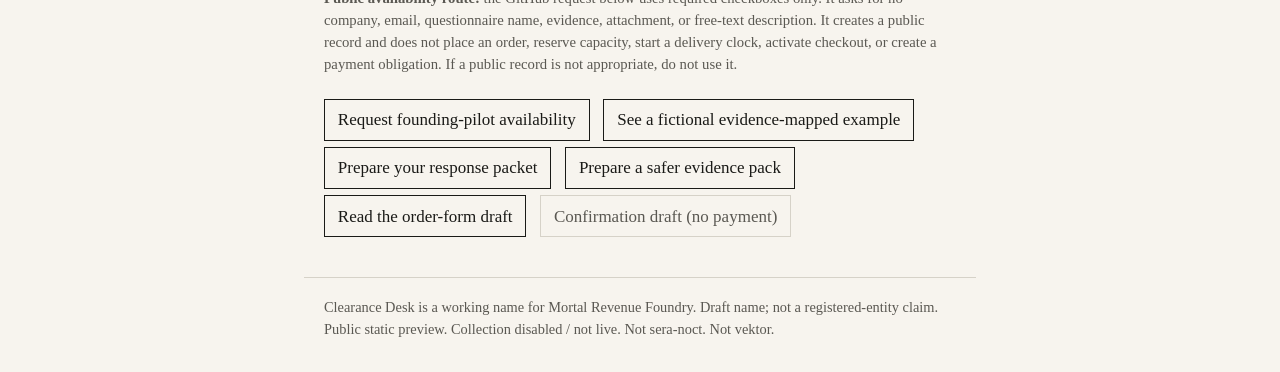
==== commit 4d9034ba: "Publish questionnaire response guide" ====
--- a/index.html
+++ b/index.html
@@ -23,6 +23,7 @@
     <nav>
       <a href="index.html">Offer</a>
       <a href="readiness.html">Readiness checklist</a>
+      <a href="questionnaire-response-guide.html">Response guide</a>
       <a href="evidence-safety.html">Evidence-pack safety</a>
       <a href="example.html">Fictional example</a>
       <a href="checkout.html">Order form</a>
@@ -112,6 +113,7 @@
     <p>
       <a class="cta" href="https://github.com/nova-digital-jig/clearance-desk/issues/new?template=founding-pilot-interest.yml">Request founding-pilot availability</a>
       <a class="cta" href="example.html">See a fictional evidence-mapped example</a>
+      <a class="cta" href="questionnaire-response-guide.html">Prepare your response packet</a>
       <a class="cta" href="evidence-safety.html">Prepare a safer evidence pack</a>
       <a class="cta" href="checkout.html">Read the order-form draft</a>
       <a class="cta ghost" href="thanks.html">Confirmation draft (no payment)</a>
